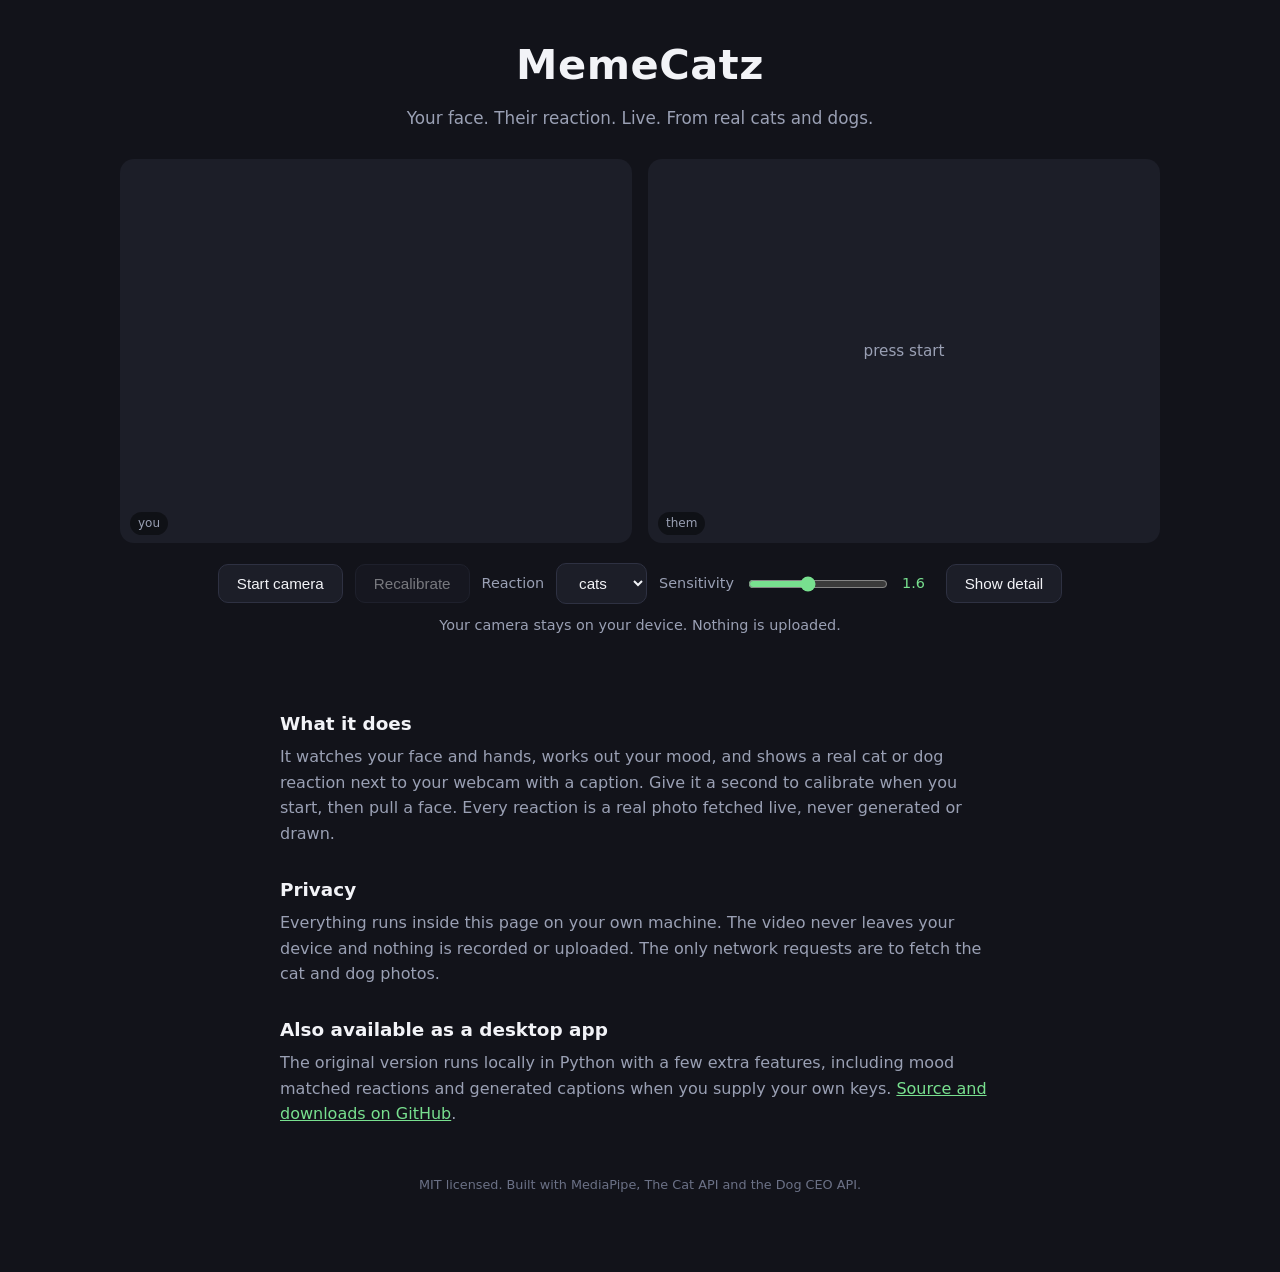
==== index.html @ 4958a319 "Add files via upload" ====
<!DOCTYPE html>
<html lang="en">
<head>
<meta charset="utf-8">
<meta name="viewport" content="width=device-width, initial-scale=1">
<title>MemeCatz</title>
<meta name="description" content="Your face, but a cat says it better. Real cat and dog reactions matched to your expression, live in your browser.">
<link rel="stylesheet" href="style.css">
</head>
<body>

<header>
  <h1>MemeCatz</h1>
  <p class="tagline">Your face. Their reaction. Live. From real cats and dogs.</p>
</header>

<main>
  <div id="stage" class="stage">
    <div class="panel">
      <video id="webcam" playsinline muted></video>
      <div class="label">you</div>
    </div>

    <div class="panel">
      <img id="reaction" class="reaction" alt="a real cat or dog reacting">
      <img id="reaction-next" class="reaction" alt="">
      <div id="placeholder" class="placeholder">press start</div>
      <div class="caption">
        <span id="cap-top" class="cap-top"></span>
        <span id="cap-bottom" class="cap-bottom"></span>
      </div>
      <div class="label">them</div>
    </div>
  </div>

  <div class="controls">
    <button id="start">Start camera</button>
    <button id="recalibrate" disabled>Recalibrate</button>
    <label for="animal">Reaction</label>
    <select id="animal">
      <option value="cat">cats</option>
      <option value="dog">dogs</option>
    </select>
    <label for="sensitivity">Sensitivity</label>
    <input id="sensitivity" type="range" min="0.6" max="3" step="0.1" value="1.6">
    <span id="sens-value" class="sens-value">1.6</span>
    <button id="toggle-debug">Show detail</button>
  </div>

  <pre id="debug" class="debug hidden"></pre>

  <p id="status" class="status">Your camera stays on your device. Nothing is uploaded.</p>
  <p id="mood" class="mood"></p>
</main>

<section class="about">
  <h2>What it does</h2>
  <p>
    It watches your face and hands, works out your mood, and shows a real cat or dog
    reaction next to your webcam with a caption. Give it a second to calibrate when
    you start, then pull a face. Every reaction is a real photo fetched live, never
    generated or drawn.
  </p>

  <h2>Privacy</h2>
  <p>
    Everything runs inside this page on your own machine. The video never leaves your
    device and nothing is recorded or uploaded. The only network requests are to fetch
    the cat and dog photos.
  </p>

  <h2>Also available as a desktop app</h2>
  <p>
    The original version runs locally in Python with a few extra features, including
    mood matched reactions and generated captions when you supply your own keys.
    <a href="https://github.com/hle0110/memecatz">Source and downloads on GitHub</a>.
  </p>
</section>

<footer>
  <p>MIT licensed. Built with MediaPipe, The Cat API and the Dog CEO API.</p>
</footer>

<script type="module" src="app.js"></script>
</body>
</html>
---- style.css ----
:root {
  --bg: #12131a;
  --panel: #1c1e28;
  --text: #f2f3f7;
  --muted: #9aa0b4;
  --accent: #78e08f;
  --radius: 14px;
}

* { box-sizing: border-box; }

body {
  margin: 0;
  padding: 32px 20px 64px;
  background: var(--bg);
  color: var(--text);
  font-family: system-ui, -apple-system, "Segoe UI", Roboto, sans-serif;
  line-height: 1.6;
}

header { text-align: center; margin-bottom: 28px; }
h1 { font-size: 2.6rem; margin: 0 0 6px; letter-spacing: 0.5px; }
.tagline { color: var(--muted); margin: 0; font-size: 1.05rem; }

main { max-width: 1040px; margin: 0 auto; }

.stage {
  display: grid;
  grid-template-columns: 1fr 1fr;
  gap: 16px;
}

@media (max-width: 760px) {
  .stage { grid-template-columns: 1fr; }
}

.stage.live .panel {
  box-shadow: 0 0 0 1px var(--accent);
}

.panel {
  position: relative;
  aspect-ratio: 4 / 3;
  background: var(--panel);
  border-radius: var(--radius);
  overflow: hidden;
  display: flex;
  align-items: center;
  justify-content: center;
}

#webcam {
  width: 100%;
  height: 100%;
  object-fit: cover;
  transform: scaleX(-1);
}

.reaction {
  position: absolute;
  inset: 0;
  width: 100%;
  height: 100%;
  object-fit: cover;
  opacity: 0;
  transition: opacity 0.35s ease;
}

.reaction.visible { opacity: 1; }

.placeholder {
  position: absolute;
  color: var(--muted);
  font-size: 0.95rem;
  text-align: center;
  padding: 0 24px;
}

.placeholder.hidden { display: none; }

.caption {
  position: absolute;
  inset: 0;
  display: flex;
  flex-direction: column;
  justify-content: space-between;
  padding: 18px 14px;
  pointer-events: none;
  text-align: center;
}

.cap-top, .cap-bottom {
  font-weight: 800;
  font-size: clamp(1.1rem, 3.4vw, 2rem);
  letter-spacing: 0.5px;
  text-transform: uppercase;
  color: #fff;
  text-shadow: 0 0 6px #000, 2px 2px 0 #000, -2px -2px 0 #000, 2px -2px 0 #000, -2px 2px 0 #000;
}

.label {
  position: absolute;
  bottom: 8px;
  left: 10px;
  font-size: 0.75rem;
  color: var(--muted);
  background: rgba(0, 0, 0, 0.45);
  padding: 2px 8px;
  border-radius: 999px;
}

.controls {
  display: flex;
  flex-wrap: wrap;
  gap: 12px;
  align-items: center;
  justify-content: center;
  margin: 20px 0 10px;
}

button, select {
  background: var(--panel);
  color: var(--text);
  border: 1px solid #2e3142;
  border-radius: 10px;
  padding: 10px 18px;
  font-size: 0.95rem;
  cursor: pointer;
}

button:hover:not(:disabled), select:hover { border-color: var(--accent); }
button:disabled { opacity: 0.45; cursor: default; }
label { color: var(--muted); font-size: 0.9rem; }

.status, .mood {
  text-align: center;
  color: var(--muted);
  font-size: 0.9rem;
  margin: 6px 0;
  min-height: 1.2em;
}

.mood { color: var(--accent); font-variant-numeric: tabular-nums; }

.about {
  max-width: 720px;
  margin: 48px auto 0;
  color: var(--muted);
}

.about h2 { color: var(--text); font-size: 1.15rem; margin: 28px 0 6px; }
.about p { margin: 0; }
.about a { color: var(--accent); }

footer {
  text-align: center;
  color: #6b7186;
  font-size: 0.8rem;
  margin-top: 48px;
}

.sens-value {
  color: var(--accent);
  font-variant-numeric: tabular-nums;
  min-width: 2.2em;
  font-size: 0.9rem;
}

input[type="range"] { accent-color: var(--accent); width: 140px; }

.debug {
  max-width: 560px;
  margin: 14px auto 0;
  padding: 14px 16px;
  background: var(--panel);
  border: 1px solid #2e3142;
  border-radius: var(--radius);
  color: var(--muted);
  font-size: 0.78rem;
  line-height: 1.5;
  white-space: pre-wrap;
  overflow-x: auto;
}

.debug.hidden { display: none; }
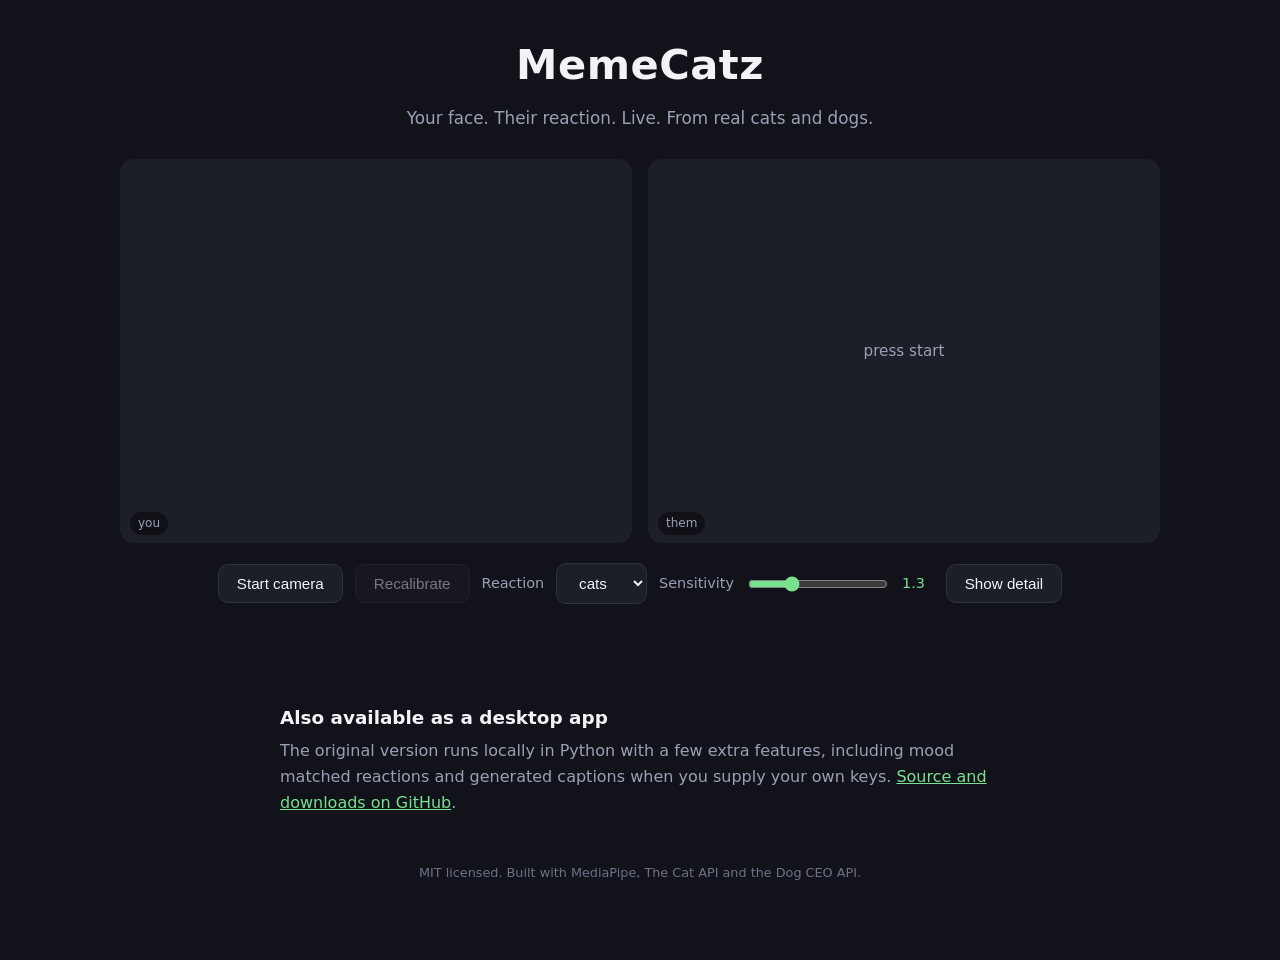
==== commit 4ab93337: "Add files via upload" ====
--- a/index.html
+++ b/index.html
@@ -18,6 +18,7 @@
   <div id="stage" class="stage">
     <div class="panel">
       <video id="webcam" playsinline muted></video>
+      <canvas id="overlay" class="overlay"></canvas>
       <div class="label">you</div>
     </div>
 
@@ -49,26 +50,11 @@
 
   <pre id="debug" class="debug hidden"></pre>
 
-  <p id="status" class="status">Your camera stays on your device. Nothing is uploaded.</p>
+  <p id="status" class="status"></p>
   <p id="mood" class="mood"></p>
 </main>
 
 <section class="about">
-  <h2>What it does</h2>
-  <p>
-    It watches your face and hands, works out your mood, and shows a real cat or dog
-    reaction next to your webcam with a caption. Give it a second to calibrate when
-    you start, then pull a face. Every reaction is a real photo fetched live, never
-    generated or drawn.
-  </p>
-
-  <h2>Privacy</h2>
-  <p>
-    Everything runs inside this page on your own machine. The video never leaves your
-    device and nothing is recorded or uploaded. The only network requests are to fetch
-    the cat and dog photos.
-  </p>
-
   <h2>Also available as a desktop app</h2>
   <p>
     The original version runs locally in Python with a few extra features, including
--- a/style.css
+++ b/style.css
@@ -54,6 +54,14 @@
   height: 100%;
   object-fit: cover;
   transform: scaleX(-1);
+}
+
+.overlay {
+  position: absolute;
+  inset: 0;
+  width: 100%;
+  height: 100%;
+  pointer-events: none;
 }
 
 .reaction {
